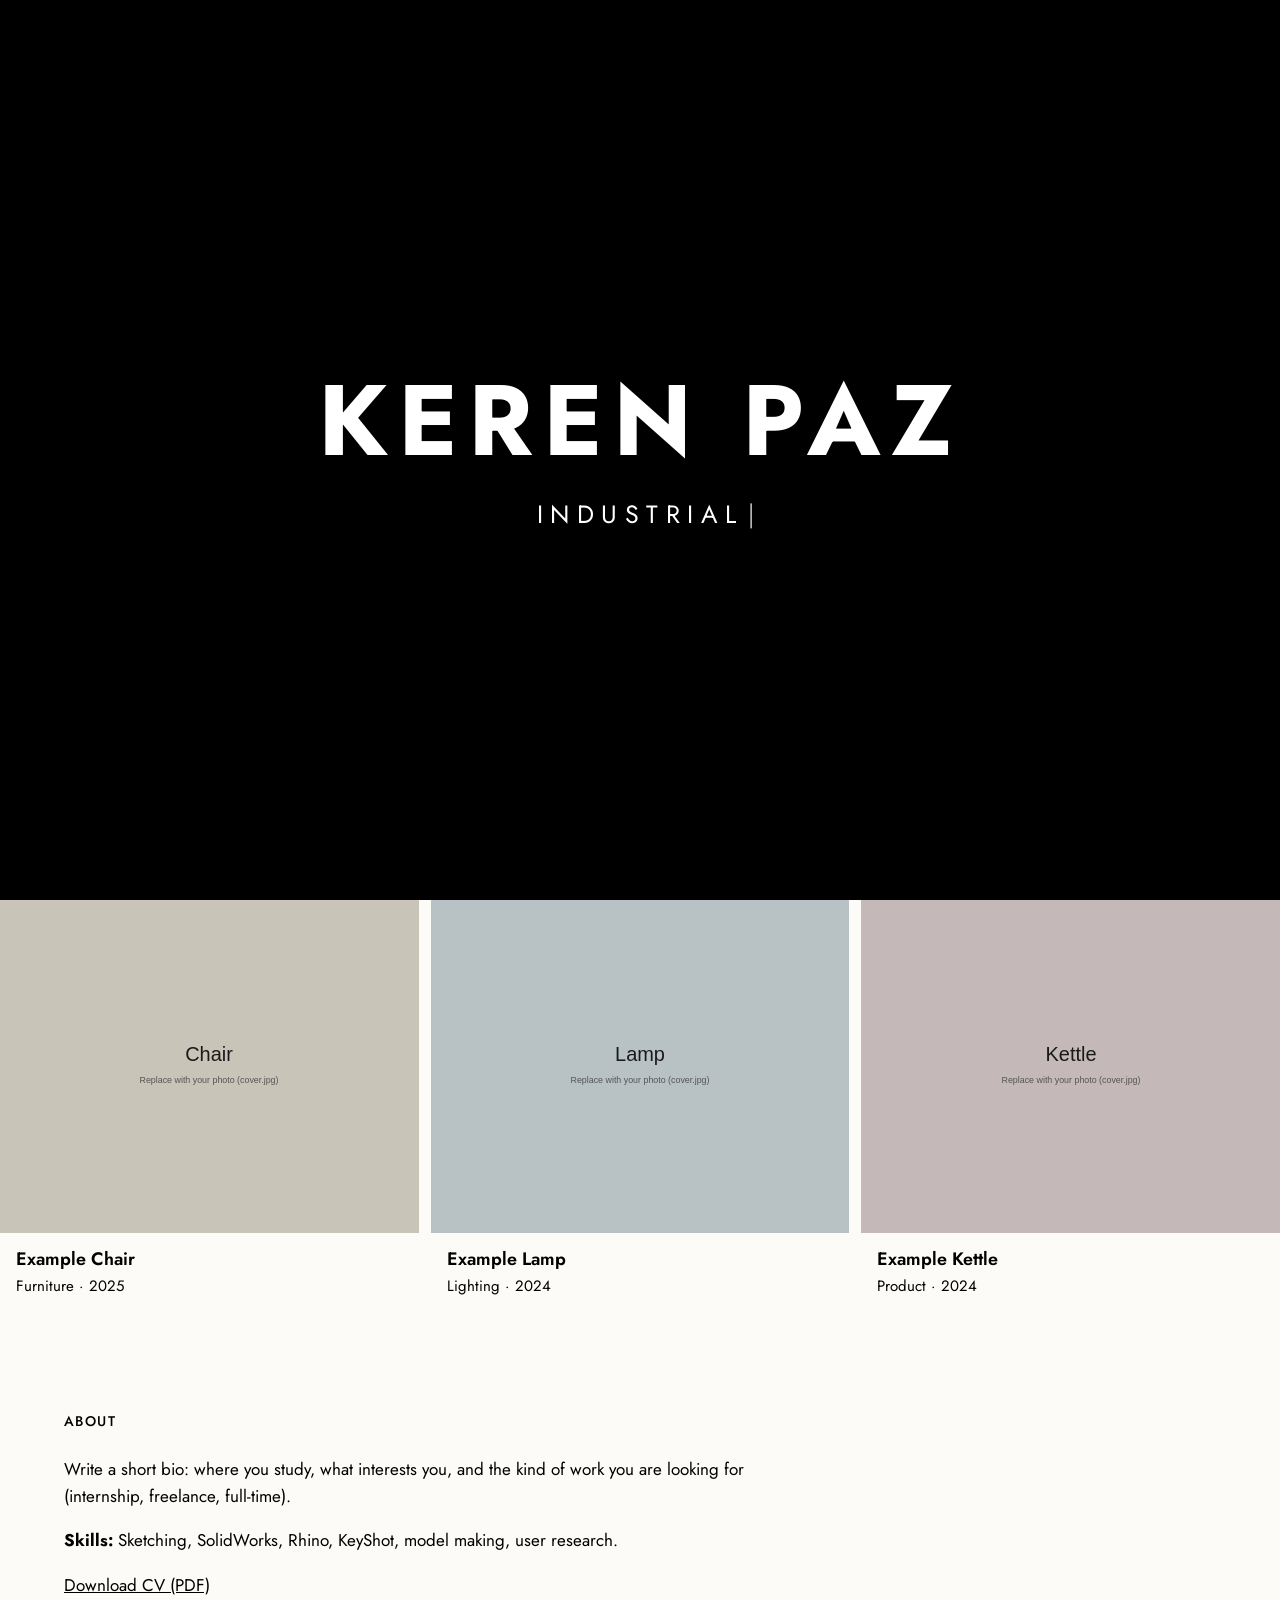
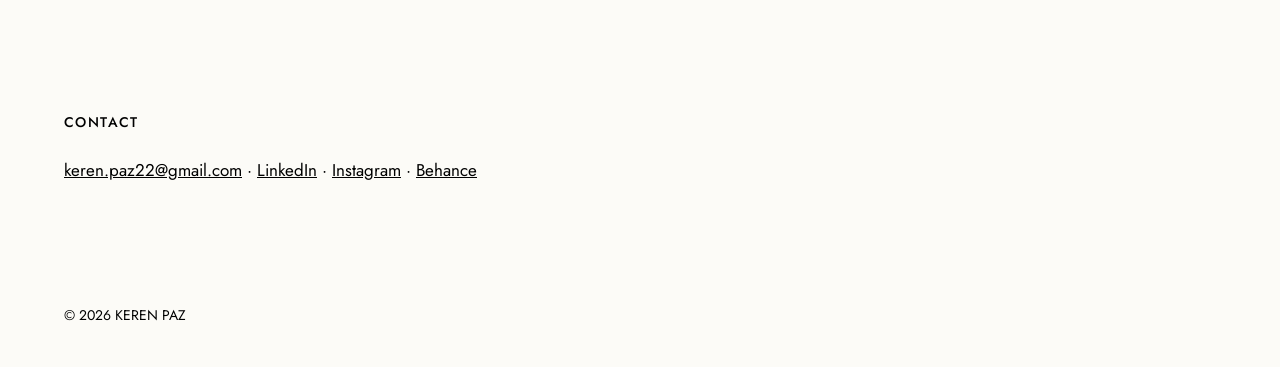
==== index.html @ a06479a5 "Update index.html" ====
<!doctype html>
<html lang="en">
<head>
  <meta charset="utf-8">
  <meta name="viewport" content="width=device-width, initial-scale=1">
  <title>KEREN PAZ · Industrial Design Portfolio</title>
  <meta name="description" content="Industrial design portfolio of Keren Paz.">
  <link rel="stylesheet" href="css/style.css">
    <link rel="stylesheet" href="https://fonts.googleapis.com/css2?family=Jost:wght@400;500;600;700&display=swap">
</head>
<body>
    <!-- ===== Intro animation (start) ===== -->
  <style>
    #intro-screen {
      position: fixed; inset: 0; z-index: 1000;
      background: #000; color: #fff;
      display: flex; flex-direction: column; align-items: center; justify-content: center;
      text-align: center;
      transition: transform 0.6s cubic-bezier(0.7, 0, 0.3, 1);
    }
    #intro-screen.lift { transform: translateY(-100%); }
    #intro-name, .hero-name {
      font-family: var(--font); font-weight: 700; letter-spacing: 0.1em;
      font-size: clamp(40px, 8vw, 100px); line-height: 1.1;
    }
    #intro-subtitle, .hero-subtitle {
      font-family: var(--font); font-weight: 400; letter-spacing: 0.3em;
      font-size: clamp(14px, 2vw, 25px); margin-top: 18px;
      min-height: 1.4em;
    }
    .typing::after {
      content: "|"; font-weight: 300; margin-left: 4px; position: absolute;
      animation: intro-blink 0.8s steps(1) infinite;
    }
    @keyframes intro-blink { 50% { opacity: 0; } }
    body.intro-playing { overflow: hidden; }
  </style>
  <div id="intro-screen">
    <span id="intro-name"></span>
    <span id="intro-subtitle"></span>
  </div>
  <script>
    (function () {
      var LINE_1 = "KEREN PAZ";          // first line (big)
      var LINE_2 = "INDUSTRIAL DESIGN";  // second line (small)
           var START_DELAY = 200;   // wait before typing starts (1000 = 1 second)
      var TYPE_SPEED = 60;     // time per letter
      var LINE_GAP = 200;      // wait between the two lines
      var PAUSE = 600;         // wait after typing, before the screen lifts

      var screen = document.getElementById("intro-screen");
      var line1 = document.getElementById("intro-name");
      var line2 = document.getElementById("intro-subtitle");

      // Skip when coming back from a menu link (index.html#work etc.)
      if (location.hash || window.matchMedia("(prefers-reduced-motion: reduce)").matches) {
        screen.remove();
        return;
      }

      document.body.classList.add("intro-playing");

      function type(el, text, done) {
        var i = 0;
        el.classList.add("typing");
        (function next() {
          i++;
          el.textContent = text.slice(0, i);
          if (i < text.length) setTimeout(next, TYPE_SPEED);
          else done();
        })();
      }

      setTimeout(function () {
        type(line1, LINE_1, function () {
          setTimeout(function () {
            line1.classList.remove("typing");
            type(line2, LINE_2, function () { setTimeout(lift, PAUSE); });
          }, LINE_GAP);
        });
      }, START_DELAY);

      function lift() {
        screen.classList.add("lift");
        document.body.classList.remove("intro-playing");
        setTimeout(function () { screen.remove(); }, 700);
      }
    })();
  </script>
  <!-- ===== Intro animation (end) ===== -->
  <header class="site-header">
    <a class="logo" href="index.html">KEREN PAZ</a>
    <nav>
      <a href="index.html#work">WORK</a>
      <a href="index.html#about">ABOUT</a>
      <a href="index.html#contact">CONTACT</a>
    </nav>
  </header>
    <!-- ===== Name in the middle of the first screen (start) ===== -->
  <style>
    .hero {
      position: absolute; top: 0; left: 0; right: 0;
      height: 100vh; height: 100svh;
      display: flex; flex-direction: column; align-items: center; justify-content: center;
      text-align: center;
      pointer-events: none;
    }
    body:has(#work) .logo { display: none; }
    body:has(#work) .site-header nav { margin-left: auto; }
  </style>
  <div class="hero">
    <span class="hero-name">KEREN PAZ</span>
    <span class="hero-subtitle">INDUSTRIAL DESIGN</span>
  </div>
  <!-- ===== Name in the middle of the first screen (end) ===== -->
    <a class="scroll-hint" href="#work" aria-label="Scroll to projects">
    SEE MY WORK
    <svg width="22" height="22" viewBox="0 0 24 24" fill="none" stroke="currentColor" stroke-width="1.5"><path d="M12 4v16M5 13l7 7 7-7"/></svg>
  </a>

  <main>

    <section id="work">
      <div class="filters" id="filters"></div>
      <div class="grid" id="project-grid"></div>
    </section>

    <section id="about" class="about">
      <h2 class="section-title">About</h2>
      <div class="about-body">
        <p>Write a short bio: where you study, what interests you, and the kind of work you are looking for (internship, freelance, full-time).</p>
        <p><strong>Skills:</strong> Sketching, SolidWorks, Rhino, KeyShot, model making, user research.</p>
        <p><a href="cv.pdf">Download CV (PDF)</a></p>
      </div>
    </section>

    <section id="contact" class="contact">
      <h2 class="section-title">Contact</h2>
      <p>
        <a href="mailto:you@example.com">keren.paz22@gmail.com</a> ·
        <a href="https://www.linkedin.com/">LinkedIn</a> ·
        <a href="https://www.instagram.com/">Instagram</a> ·
        <a href="https://www.behance.net/">Behance</a>
      </p>
    </section>
  </main>

  <footer class="site-footer">© <span id="year"></span> KEREN PAZ</footer>

  <script src="js/projects.js"></script>
  <script src="js/main.js"></script>
</body>
</html>
---- css/style.css ----
/* Change these to restyle the whole site. */
:root {
  --bg: #FCFBF7;
  --text: #000000;
  --muted: #000000;
  --line: #362C12;
  --accent: #C22B2B;
  --card-bg: #ebe9e4;
  --max-width: 1200px;
  --font: "Jost", Jost, Arial, sans-serif;
}

* { box-sizing: border-box; }

body {
  margin: 0;
  background: var(--bg);
  color: var(--text);
  font-family: var(--font);
  font-size: 17px;
  line-height: 1.6;
}

img { max-width: 100%; display: block; }
a { color: inherit; }
a:hover { color: var(--accent); }

main, .site-header, .site-footer {
  max-width: var(--max-width);
  margin: 0 auto;
  padding-left: 24px;
  padding-right: 24px;
}

/* Header */
.site-header {
  display: flex;
  justify-content: space-between;
  align-items: center;
  padding-top: 24px;
  padding-bottom: 24px;
}
.logo { font-size: 100px; font-weight: 700; text-decoration: none; letter-spacing: 0.02em; pointer-events: none; }
#work { margin-top: 100vh; margin-top: 100svh; padding-top: 0; }
body:has(#work) .site-header { position: absolute; top: 0; left: 0; right: 0; }
.site-header nav a { margin-left: 24px; text-decoration: none; }

/* Intro */
.intro { padding: 80px 0 64px; max-width: 820px; }
.intro h1 { font-size: clamp(28px, 4.5vw, 48px); line-height: 1.15; font-weight: 600; margin: 0 0 16px; }
.intro p { color: var(--muted); margin: 0; }

.section-title {
  font-size: 14px;
  text-transform: uppercase;
  letter-spacing: 0.1em;
  color: var(--muted);
  font-weight: 500;
  padding-top: 16px;
  margin: 0 0 24px;
}

/* Filters */
.filters { display: none; }
.filters button {
  font: inherit;
  font-size: 14px;
  background: none;
  border: 1px solid var(--line);
  border-radius: 999px;
  padding: 4px 14px;
  cursor: pointer;
  color: var(--text);
}
.filters button.active { background: var(--text); color: var(--bg); border-color: var(--text); }

/* Project grid */
body { overflow-x: clip; }
.grid {
  display: flex;
  flex-wrap: wrap;
  gap: 40px 12px;
  width: 100vw;
  margin-left: calc(50% - 50vw);
  margin-bottom: 96px;
}
.card { flex: 1 1 26%; text-decoration: none; transition: flex-grow 0.5s ease; }
.card:hover { flex-grow: 3; }
.card[hidden] { display: none; }
.card-image { height: 26vw; overflow: hidden; background: var(--card-bg); }
.card-image img { width: 100%; height: 100%; object-fit: cover; }
.card-text { padding: 0 16px; }
.card-text h3 { margin: 12px 0 0; font-size: 18px; font-weight: 600; }
.card-text p { margin: 0; color: var(--muted); font-size: 15px; }

/* About / contact */
.about, .contact { margin-bottom: 96px; }
.about-body { max-width: 680px; }

/* Project page */
.project-header { padding: 64px 0 40px; max-width: 820px; }
.eyebrow { color: var(--muted); font-size: 14px; text-transform: uppercase; letter-spacing: 0.1em; margin: 0 0 8px; }
.project-header h1 { font-size: clamp(32px, 5vw, 56px); line-height: 1.1; margin: 0 0 16px; }
.lead { font-size: 20px; color: var(--muted); margin: 0; }
.project-cover { width: 100%; background: var(--card-bg); }

.project-body {
  display: grid;
  grid-template-columns: 1fr 2fr;
  gap: 48px;
  padding: 56px 0;
}
.details { margin: 0; font-size: 15px; }
.details dt { color: var(--muted); font-size: 13px; text-transform: uppercase; letter-spacing: 0.08em; }
.details dd { margin: 0 0 16px; }
.description p:first-child { margin-top: 0; }

.gallery { display: grid; gap: 32px; }
.gallery figure { margin: 0; }
.gallery img { width: 100%; background: var(--card-bg); }
.gallery figcaption { color: var(--muted); font-size: 14px; margin-top: 8px; }

.next-project {
  display: block;
  margin: 80px 0 96px;
  padding-top: 24px;
  border-top: 1px solid var(--line);
  font-size: 24px;
  text-decoration: none;
}

/* Footer */
.site-footer { padding-top: 24px; padding-bottom: 40px; color: var(--muted); font-size: 14px; }

/* Phones */
@media (max-width: 700px) {
  main, .site-header, .site-footer { padding-left: 16px; padding-right: 16px; }
  .site-header nav a { margin-left: 16px; }
  .intro { padding: 48px 0 40px; }
  .card { flex-basis: 100%; }
  .card-image { height: 60vw; }
  .project-body { grid-template-columns: 1fr; gap: 24px; }
}

/* Scroll hint (arrow at the bottom of the first screen) */
html { scroll-behavior: smooth; }
.scroll-hint {
  position: absolute;
  top: calc(100svh - 110px);
  left: 50%;
  transform: translateX(-50%);
  display: flex;
  flex-direction: column;
  align-items: center;
  gap: 6px;
  font-size: 13px;
  letter-spacing: 0.3em;
  text-decoration: none;
  color: var(--text);
}
.scroll-hint svg { animation: scroll-bounce 1.6s ease-in-out infinite; }
@keyframes scroll-bounce {
  0%, 100% { transform: translateY(0); opacity: 1; }
  50% { transform: translateY(10px); opacity: 0.4; }
}
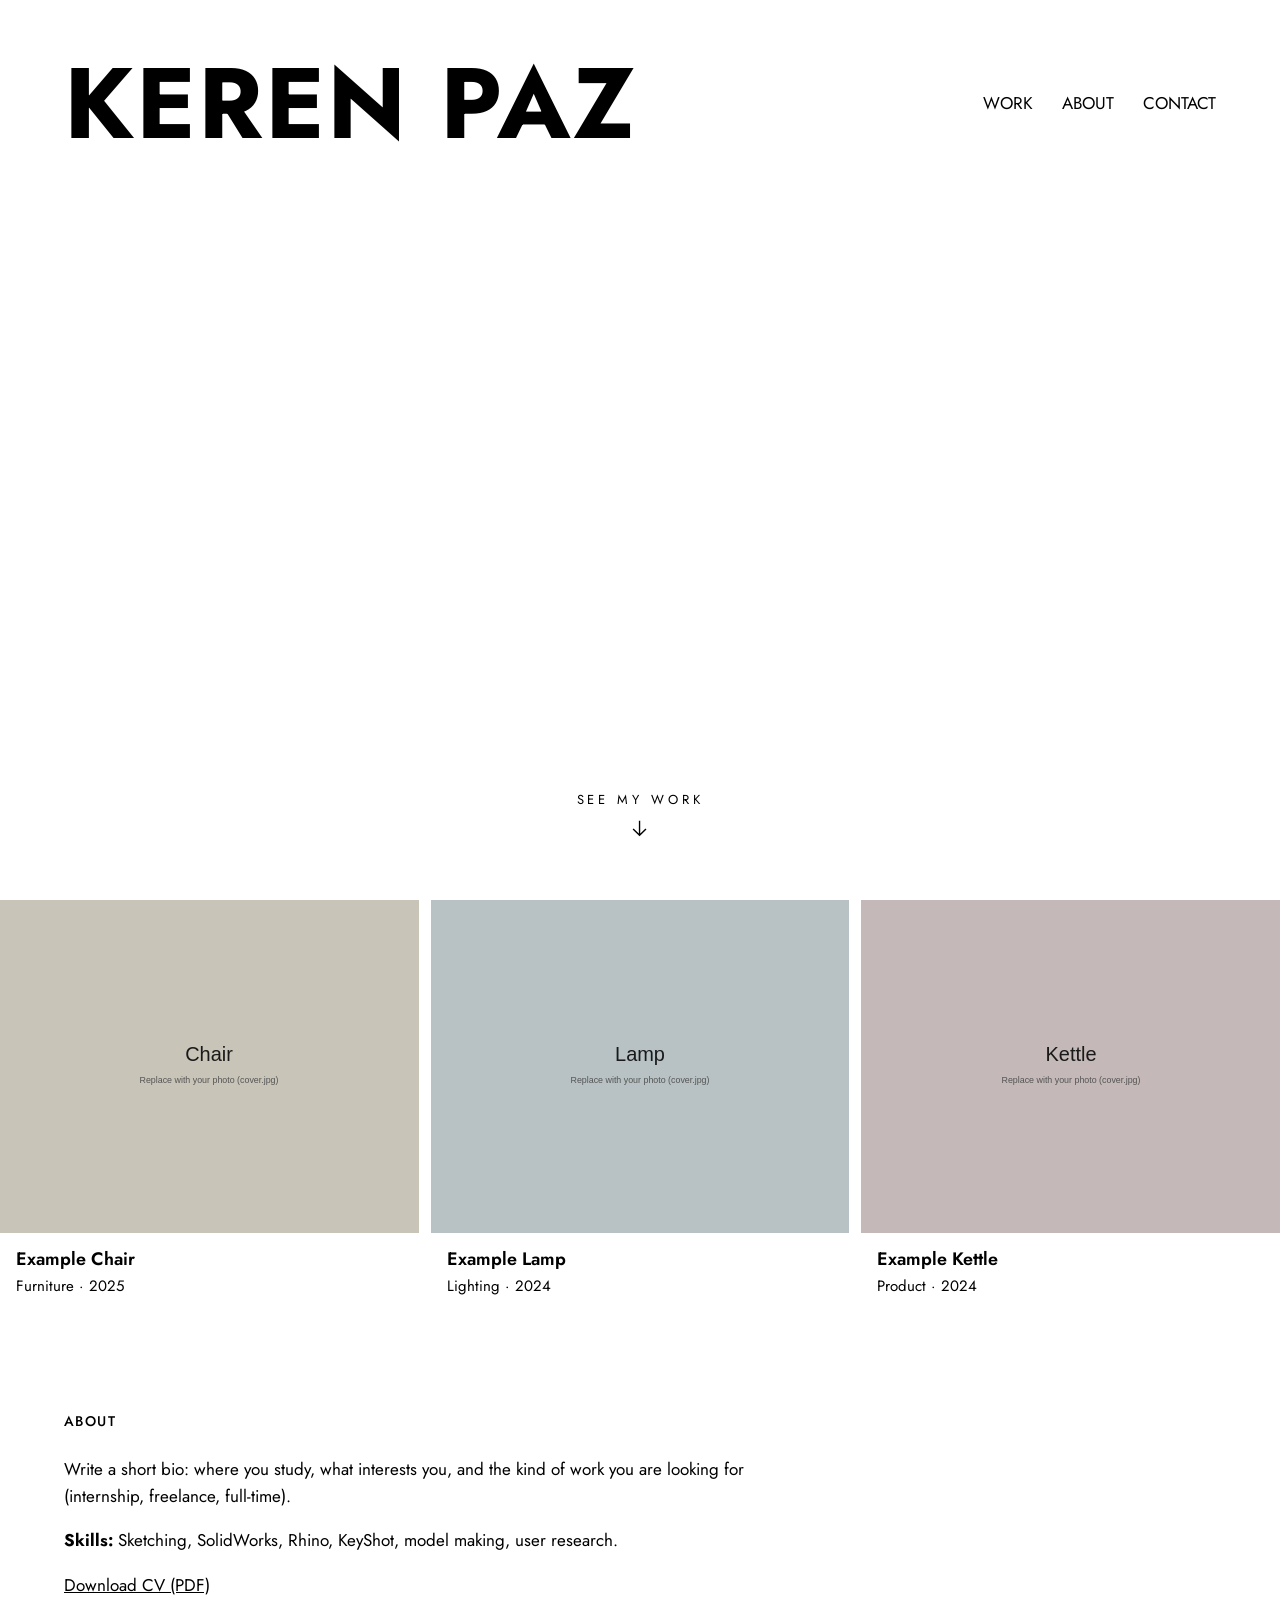
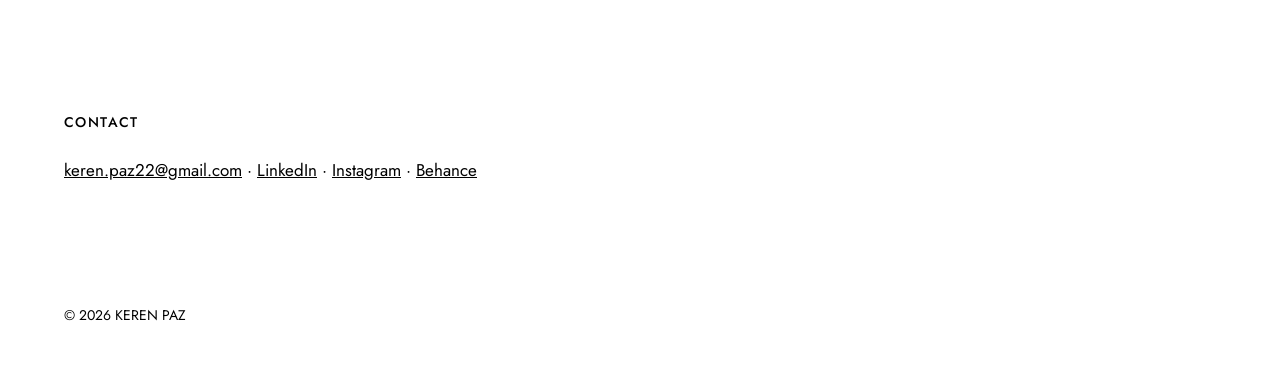
==== commit 1558595c: "Update index.html" ====
--- a/index.html
+++ b/index.html
@@ -9,85 +9,6 @@
     <link rel="stylesheet" href="https://fonts.googleapis.com/css2?family=Jost:wght@400;500;600;700&display=swap">
 </head>
 <body>
-    <!-- ===== Intro animation (start) ===== -->
-  <style>
-    #intro-screen {
-      position: fixed; inset: 0; z-index: 1000;
-      background: #000; color: #fff;
-      display: flex; flex-direction: column; align-items: center; justify-content: center;
-      text-align: center;
-      transition: transform 0.6s cubic-bezier(0.7, 0, 0.3, 1);
-    }
-    #intro-screen.lift { transform: translateY(-100%); }
-    #intro-name, .hero-name {
-      font-family: var(--font); font-weight: 700; letter-spacing: 0.1em;
-      font-size: clamp(40px, 8vw, 100px); line-height: 1.1;
-    }
-    #intro-subtitle, .hero-subtitle {
-      font-family: var(--font); font-weight: 400; letter-spacing: 0.3em;
-      font-size: clamp(14px, 2vw, 25px); margin-top: 18px;
-      min-height: 1.4em;
-    }
-    .typing::after {
-      content: "|"; font-weight: 300; margin-left: 4px; position: absolute;
-      animation: intro-blink 0.8s steps(1) infinite;
-    }
-    @keyframes intro-blink { 50% { opacity: 0; } }
-    body.intro-playing { overflow: hidden; }
-  </style>
-  <div id="intro-screen">
-    <span id="intro-name"></span>
-    <span id="intro-subtitle"></span>
-  </div>
-  <script>
-    (function () {
-      var LINE_1 = "KEREN PAZ";          // first line (big)
-      var LINE_2 = "INDUSTRIAL DESIGN";  // second line (small)
-           var START_DELAY = 200;   // wait before typing starts (1000 = 1 second)
-      var TYPE_SPEED = 60;     // time per letter
-      var LINE_GAP = 200;      // wait between the two lines
-      var PAUSE = 600;         // wait after typing, before the screen lifts
-
-      var screen = document.getElementById("intro-screen");
-      var line1 = document.getElementById("intro-name");
-      var line2 = document.getElementById("intro-subtitle");
-
-      // Skip when coming back from a menu link (index.html#work etc.)
-      if (location.hash || window.matchMedia("(prefers-reduced-motion: reduce)").matches) {
-        screen.remove();
-        return;
-      }
-
-      document.body.classList.add("intro-playing");
-
-      function type(el, text, done) {
-        var i = 0;
-        el.classList.add("typing");
-        (function next() {
-          i++;
-          el.textContent = text.slice(0, i);
-          if (i < text.length) setTimeout(next, TYPE_SPEED);
-          else done();
-        })();
-      }
-
-      setTimeout(function () {
-        type(line1, LINE_1, function () {
-          setTimeout(function () {
-            line1.classList.remove("typing");
-            type(line2, LINE_2, function () { setTimeout(lift, PAUSE); });
-          }, LINE_GAP);
-        });
-      }, START_DELAY);
-
-      function lift() {
-        screen.classList.add("lift");
-        document.body.classList.remove("intro-playing");
-        setTimeout(function () { screen.remove(); }, 700);
-      }
-    })();
-  </script>
-  <!-- ===== Intro animation (end) ===== -->
   <header class="site-header">
     <a class="logo" href="index.html">KEREN PAZ</a>
     <nav>
@@ -96,23 +17,7 @@
       <a href="index.html#contact">CONTACT</a>
     </nav>
   </header>
-    <!-- ===== Name in the middle of the first screen (start) ===== -->
-  <style>
-    .hero {
-      position: absolute; top: 0; left: 0; right: 0;
-      height: 100vh; height: 100svh;
-      display: flex; flex-direction: column; align-items: center; justify-content: center;
-      text-align: center;
-      pointer-events: none;
-    }
-    body:has(#work) .logo { display: none; }
-    body:has(#work) .site-header nav { margin-left: auto; }
-  </style>
-  <div class="hero">
-    <span class="hero-name">KEREN PAZ</span>
-    <span class="hero-subtitle">INDUSTRIAL DESIGN</span>
-  </div>
-  <!-- ===== Name in the middle of the first screen (end) ===== -->
+   
     <a class="scroll-hint" href="#work" aria-label="Scroll to projects">
     SEE MY WORK
     <svg width="22" height="22" viewBox="0 0 24 24" fill="none" stroke="currentColor" stroke-width="1.5"><path d="M12 4v16M5 13l7 7 7-7"/></svg>
--- a/css/style.css
+++ b/css/style.css
@@ -1,6 +1,6 @@
 /* Change these to restyle the whole site. */
 :root {
-  --bg: #FCFBF7;
+  --bg: #FFFFFF;
   --text: #000000;
   --muted: #000000;
   --line: #362C12;
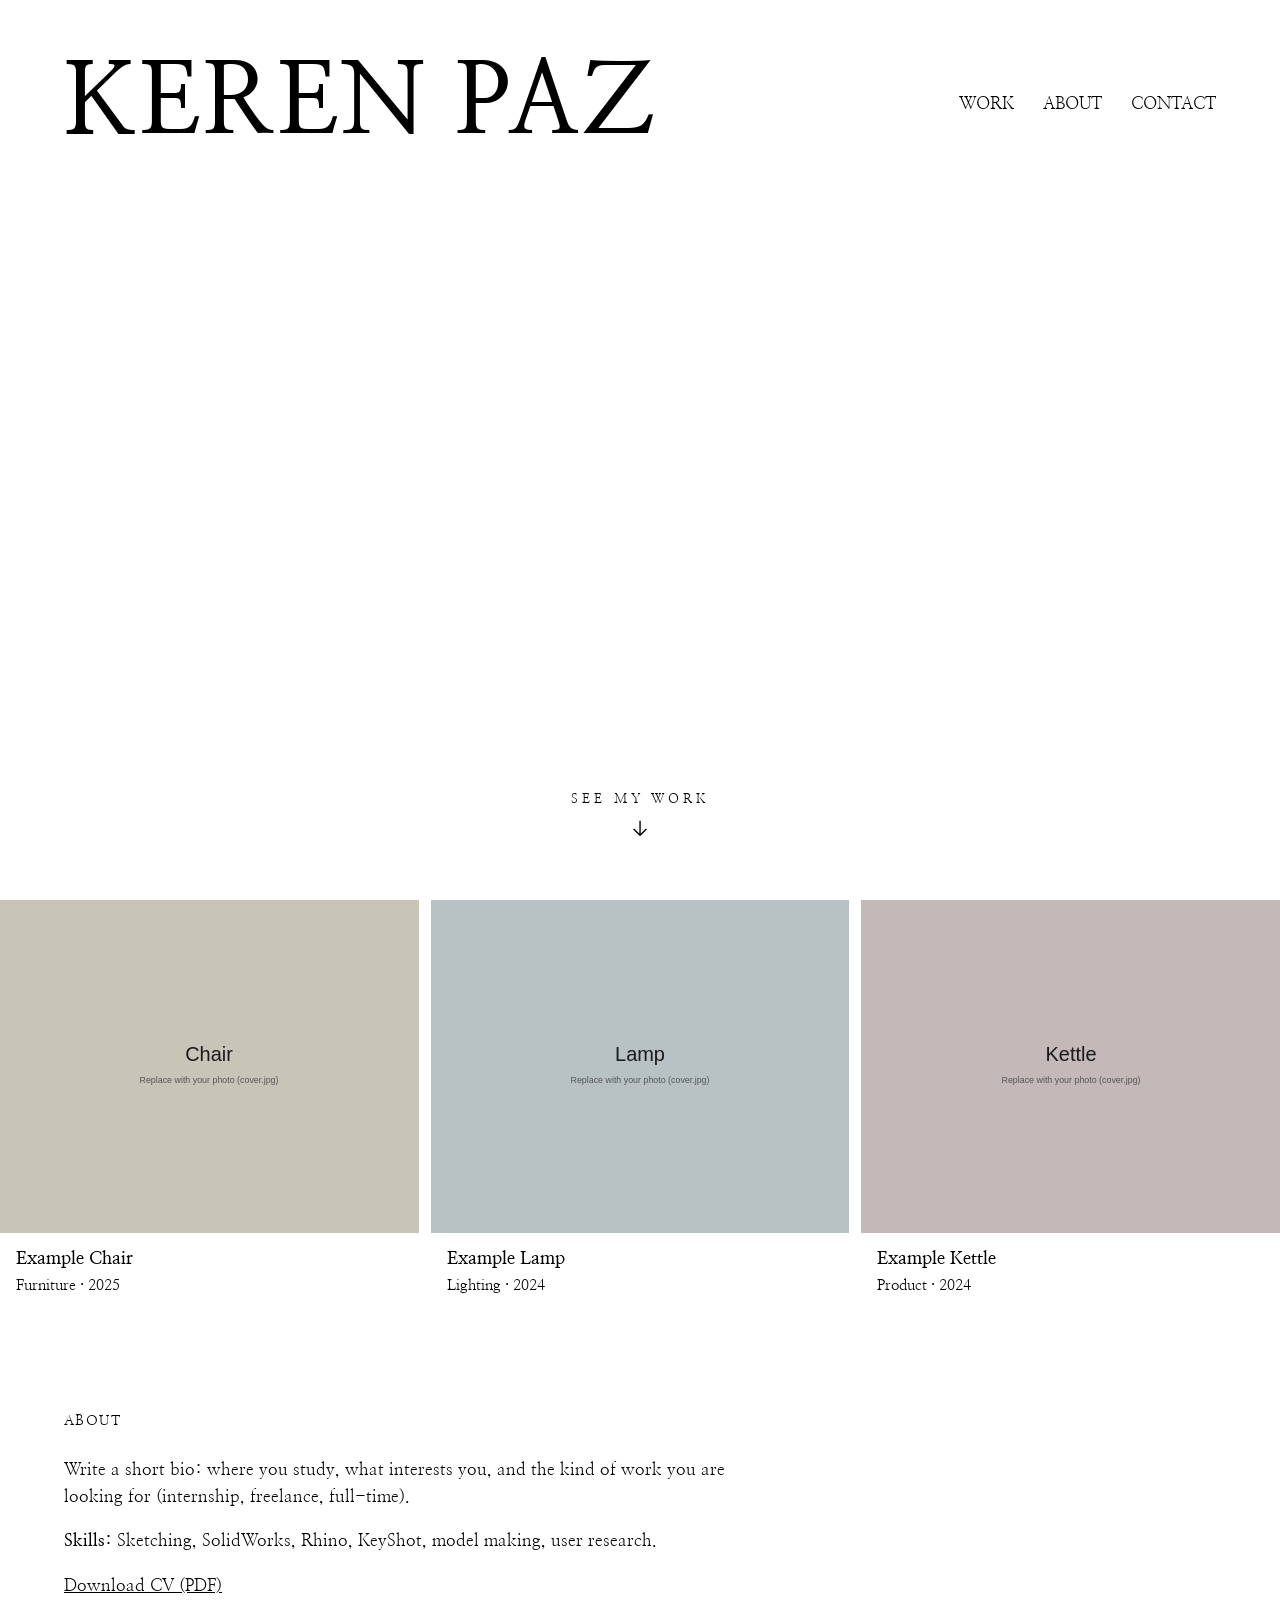
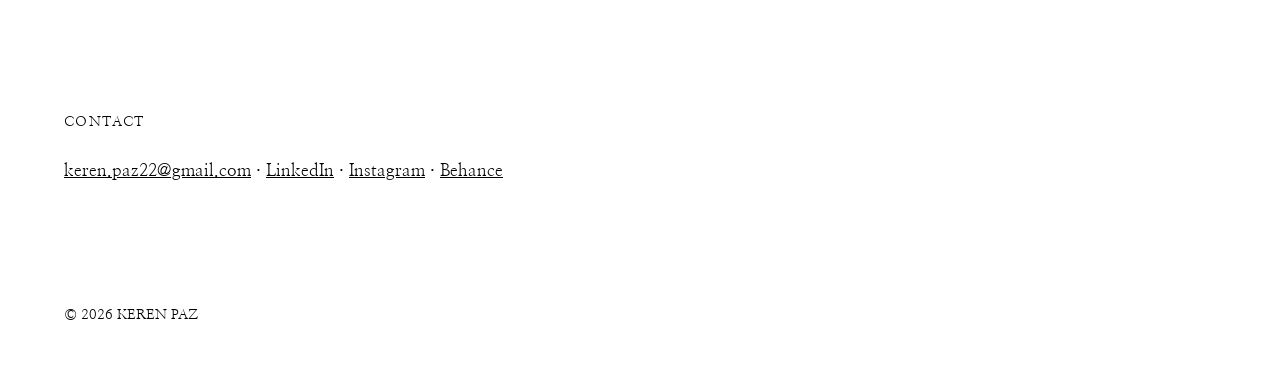
==== commit 125cdc09: "Update index.html" ====
--- a/index.html
+++ b/index.html
@@ -6,7 +6,7 @@
   <title>KEREN PAZ · Industrial Design Portfolio</title>
   <meta name="description" content="Industrial design portfolio of Keren Paz.">
   <link rel="stylesheet" href="css/style.css">
-    <link rel="stylesheet" href="https://fonts.googleapis.com/css2?family=Jost:wght@400;500;600;700&display=swap">
+        <link rel="stylesheet" href="https://fonts.googleapis.com/css2?family=Nanum+Myeongjo:wght@400;700;800&display=swap">
 </head>
 <body>
   <header class="site-header">
--- a/css/style.css
+++ b/css/style.css
@@ -7,7 +7,7 @@
   --accent: #C22B2B;
   --card-bg: #ebe9e4;
   --max-width: 1200px;
-  --font: "Jost", Jost, Arial, sans-serif;
+  --font: "Nanum Myeongjo", Georgia, serif;
 }
 
 * { box-sizing: border-box; }
@@ -140,6 +140,7 @@
   .card { flex-basis: 100%; }
   .card-image { height: 60vw; }
   .project-body { grid-template-columns: 1fr; gap: 24px; }
+    .logo { font-size: 40px; }
 }
 
 /* Scroll hint (arrow at the bottom of the first screen) */
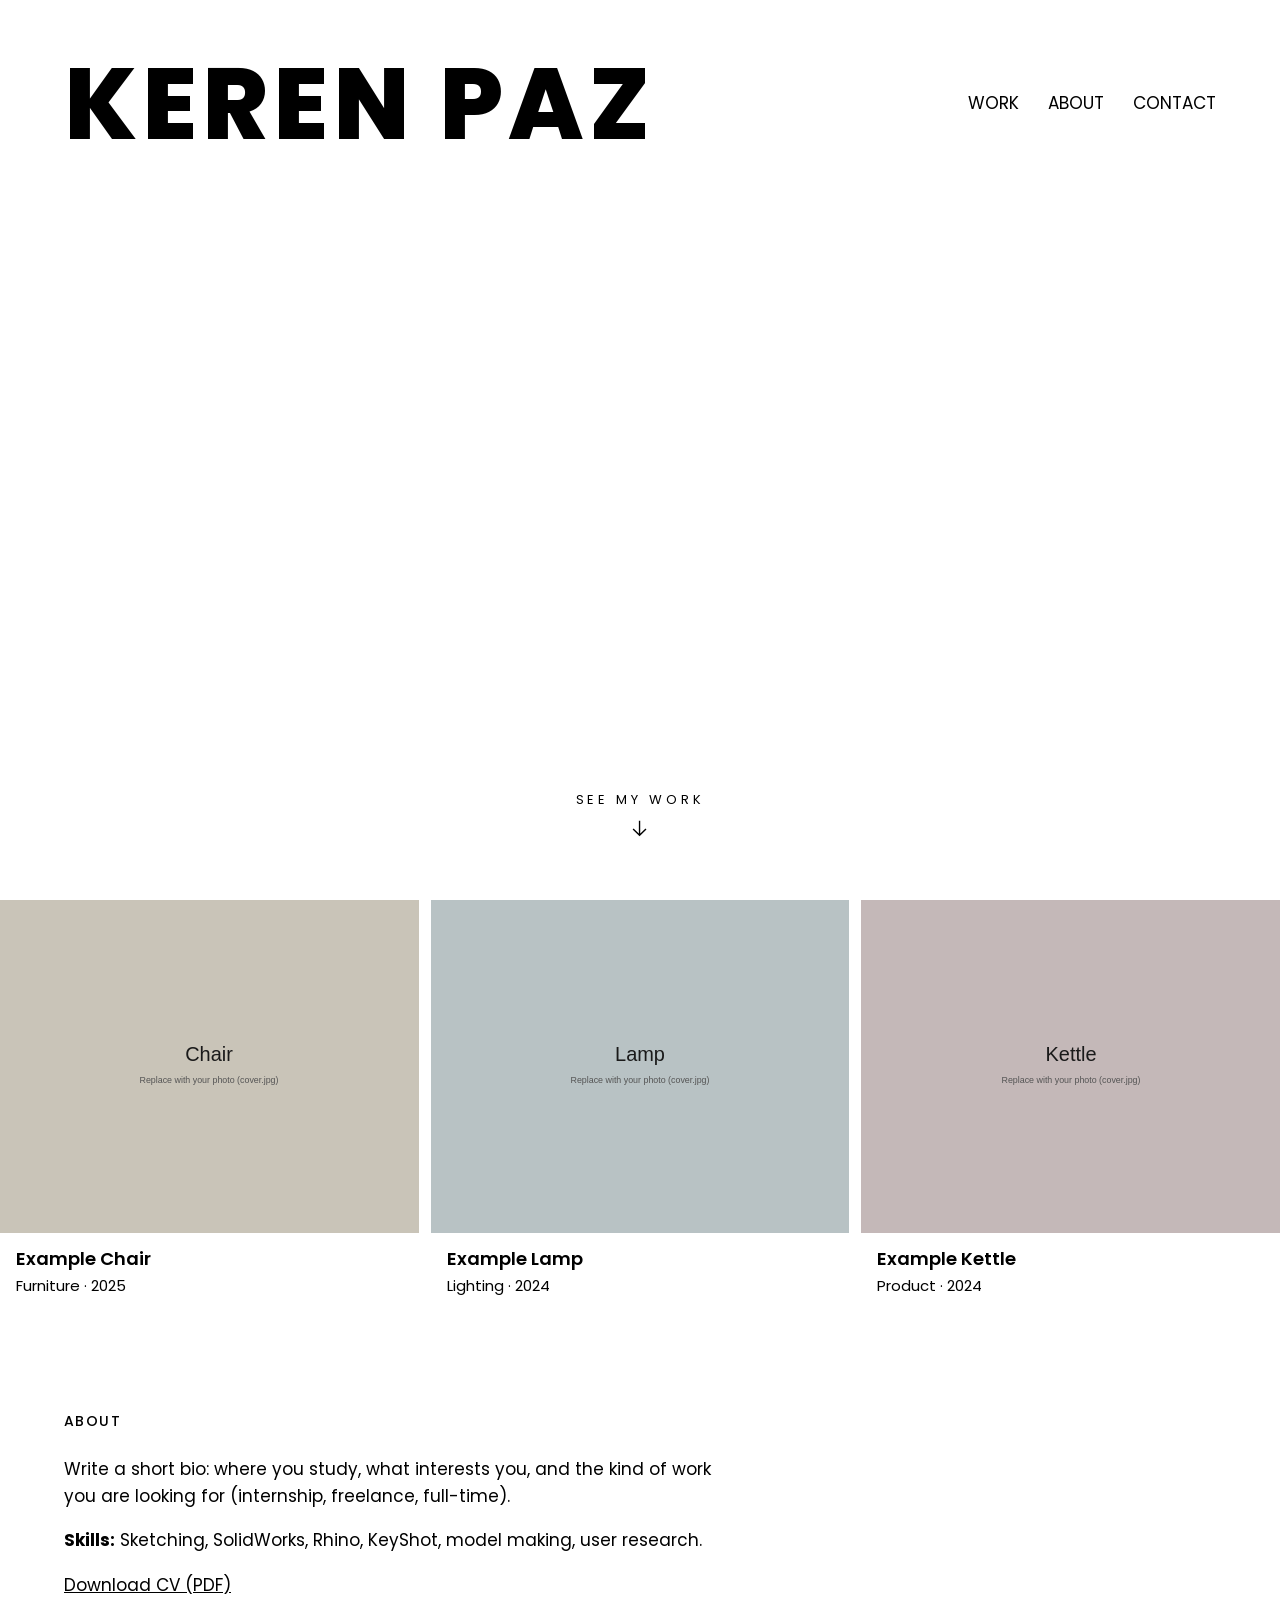
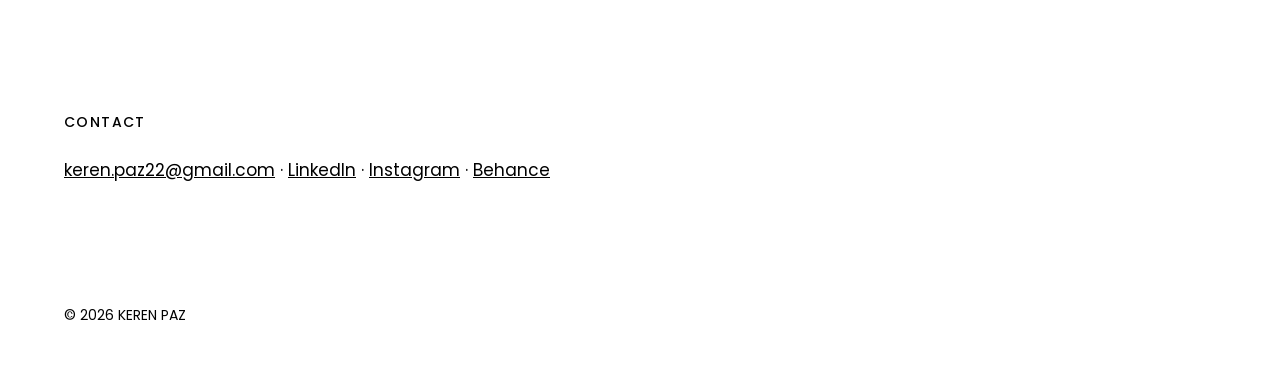
==== commit 2d4cce86: "Update index.html" ====
--- a/index.html
+++ b/index.html
@@ -6,7 +6,7 @@
   <title>KEREN PAZ · Industrial Design Portfolio</title>
   <meta name="description" content="Industrial design portfolio of Keren Paz.">
   <link rel="stylesheet" href="css/style.css">
-        <link rel="stylesheet" href="https://fonts.googleapis.com/css2?family=Nanum+Myeongjo:wght@400;700;800&display=swap">
+            <link rel="stylesheet" href="https://fonts.googleapis.com/css2?family=Poppins:wght@400;500;600;700;800&display=swap">
 </head>
 <body>
   <header class="site-header">
--- a/css/style.css
+++ b/css/style.css
@@ -7,7 +7,7 @@
   --accent: #C22B2B;
   --card-bg: #ebe9e4;
   --max-width: 1200px;
-  --font: "Nanum Myeongjo", Georgia, serif;
+   --font: "Poppins", Arial, sans-serif;
 }
 
 * { box-sizing: border-box; }
@@ -40,7 +40,7 @@
   padding-top: 24px;
   padding-bottom: 24px;
 }
-.logo { font-size: 100px; font-weight: 700; text-decoration: none; letter-spacing: 0.02em; pointer-events: none; }
+.logo { font-size: 100px; font-weight: 800; text-decoration: none; letter-spacing: 0.05em; pointer-events: none; }
 #work { margin-top: 100vh; margin-top: 100svh; padding-top: 0; }
 body:has(#work) .site-header { position: absolute; top: 0; left: 0; right: 0; }
 .site-header nav a { margin-left: 24px; text-decoration: none; }
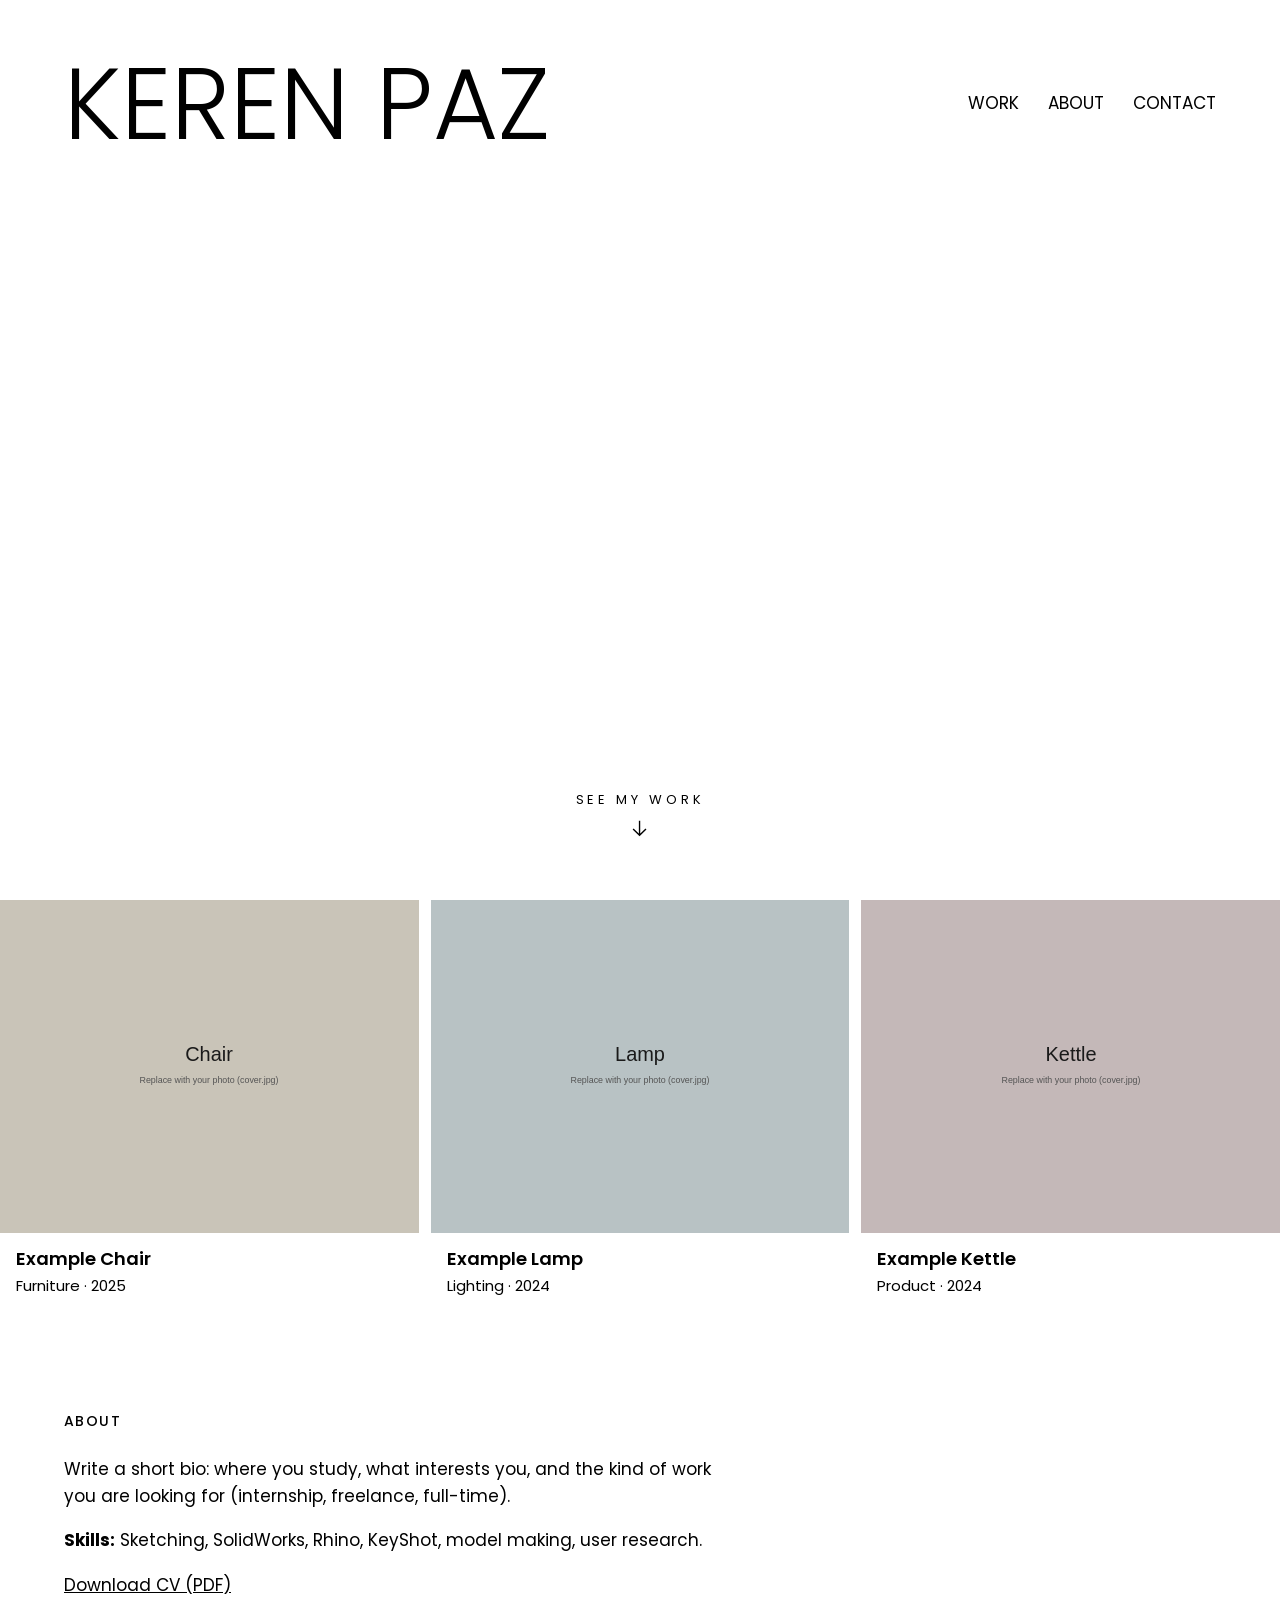
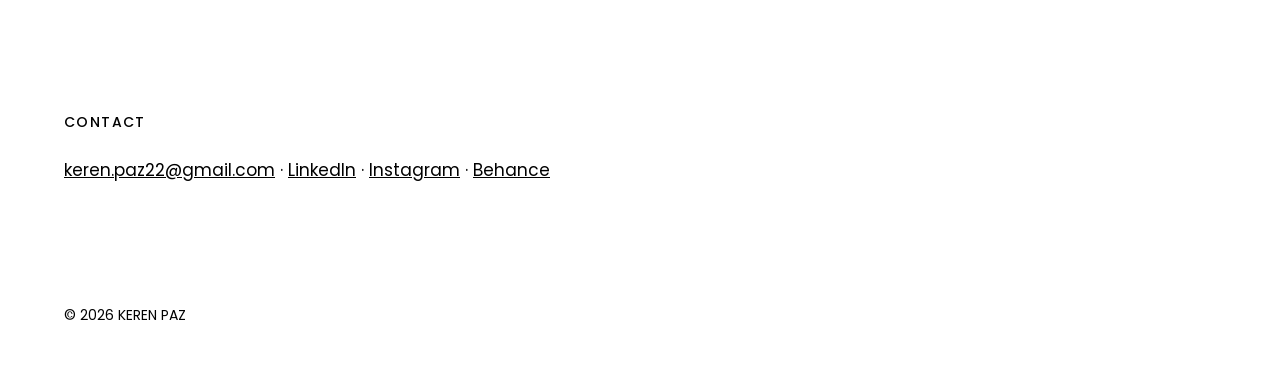
==== commit 599f0981: "Update index.html" ====
--- a/index.html
+++ b/index.html
@@ -6,7 +6,7 @@
   <title>KEREN PAZ · Industrial Design Portfolio</title>
   <meta name="description" content="Industrial design portfolio of Keren Paz.">
   <link rel="stylesheet" href="css/style.css">
-            <link rel="stylesheet" href="https://fonts.googleapis.com/css2?family=Poppins:wght@400;500;600;700;800&display=swap">
+            <link rel="stylesheet" href="https://fonts.googleapis.com/css2?family=Poppins:wght@300;400;500;600;700;800&display=swap">
 </head>
 <body>
   <header class="site-header">
--- a/css/style.css
+++ b/css/style.css
@@ -40,7 +40,7 @@
   padding-top: 24px;
   padding-bottom: 24px;
 }
-.logo { font-size: 100px; font-weight: 800; text-decoration: none; letter-spacing: 0.05em; pointer-events: none; }
+.logo { font-size: 100px; font-weight: 300; text-decoration: none; letter-spacing: 0em; pointer-events: none; }
 #work { margin-top: 100vh; margin-top: 100svh; padding-top: 0; }
 body:has(#work) .site-header { position: absolute; top: 0; left: 0; right: 0; }
 .site-header nav a { margin-left: 24px; text-decoration: none; }
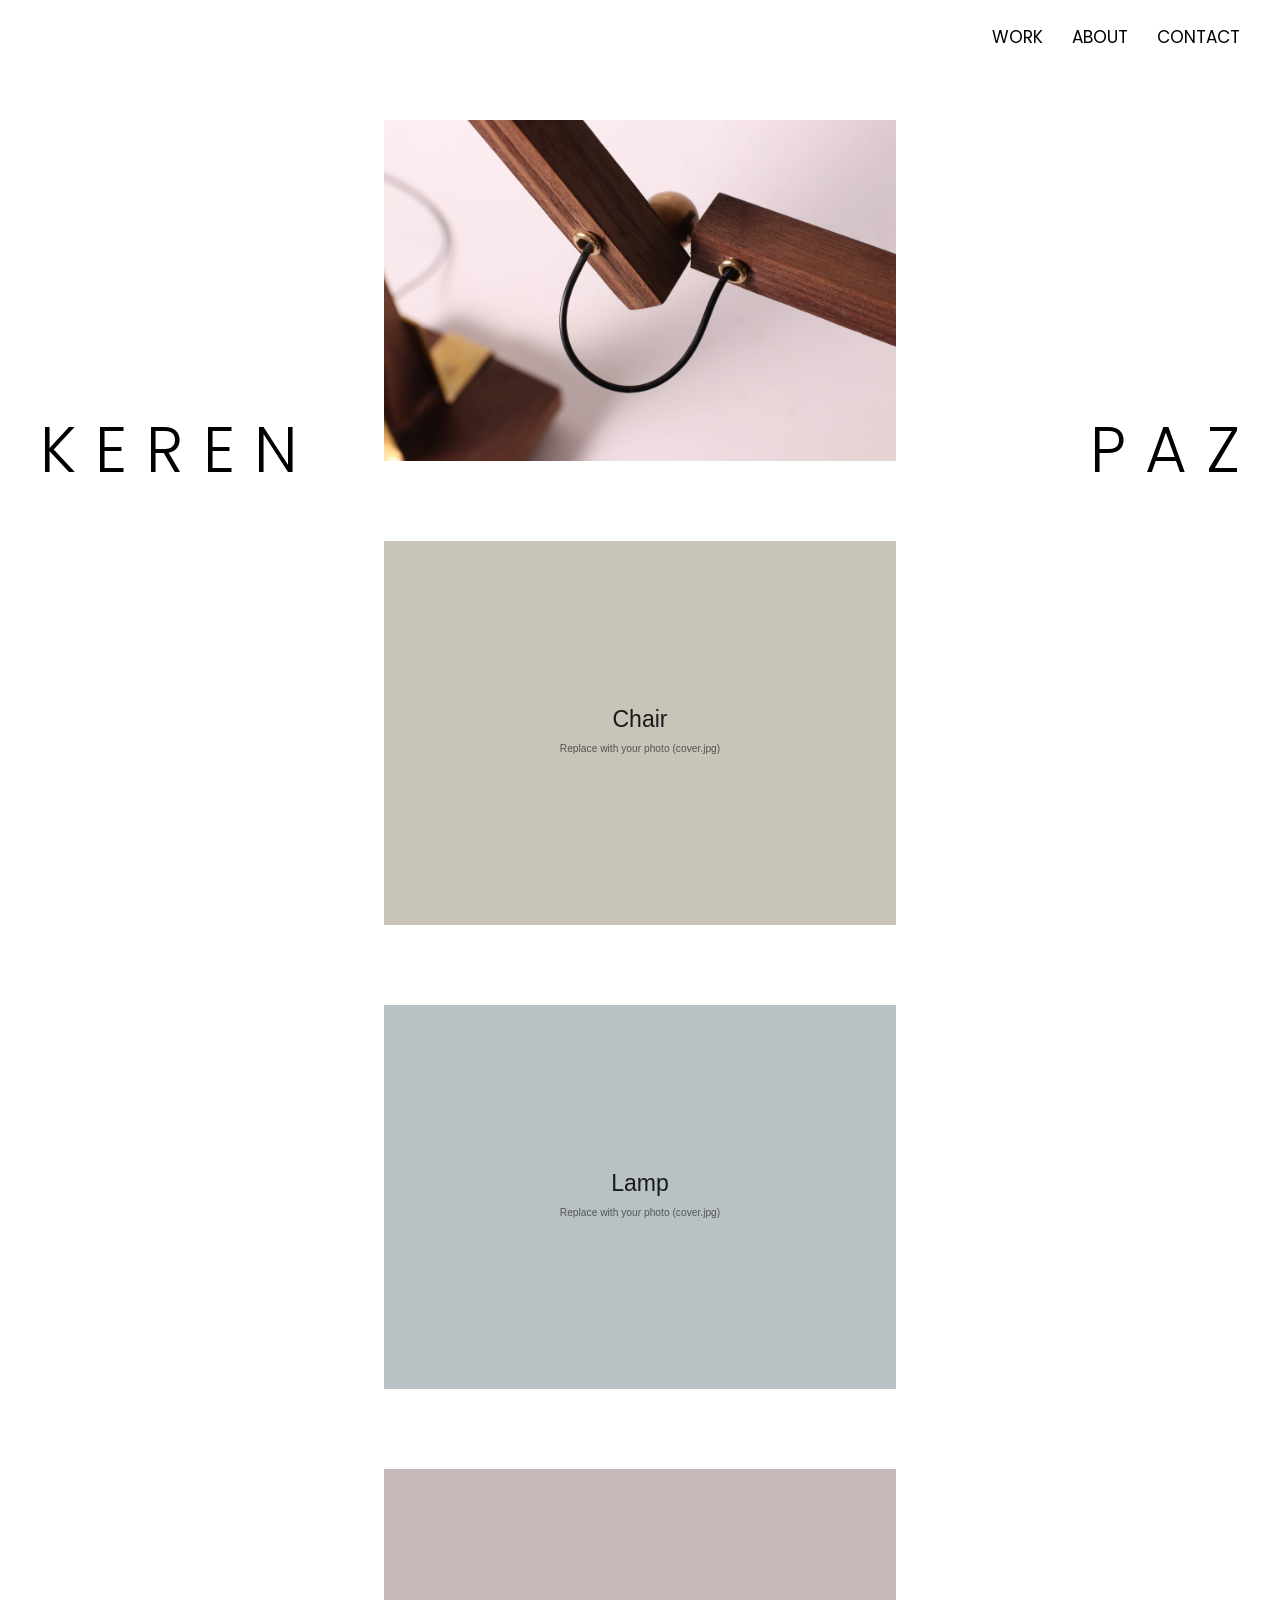
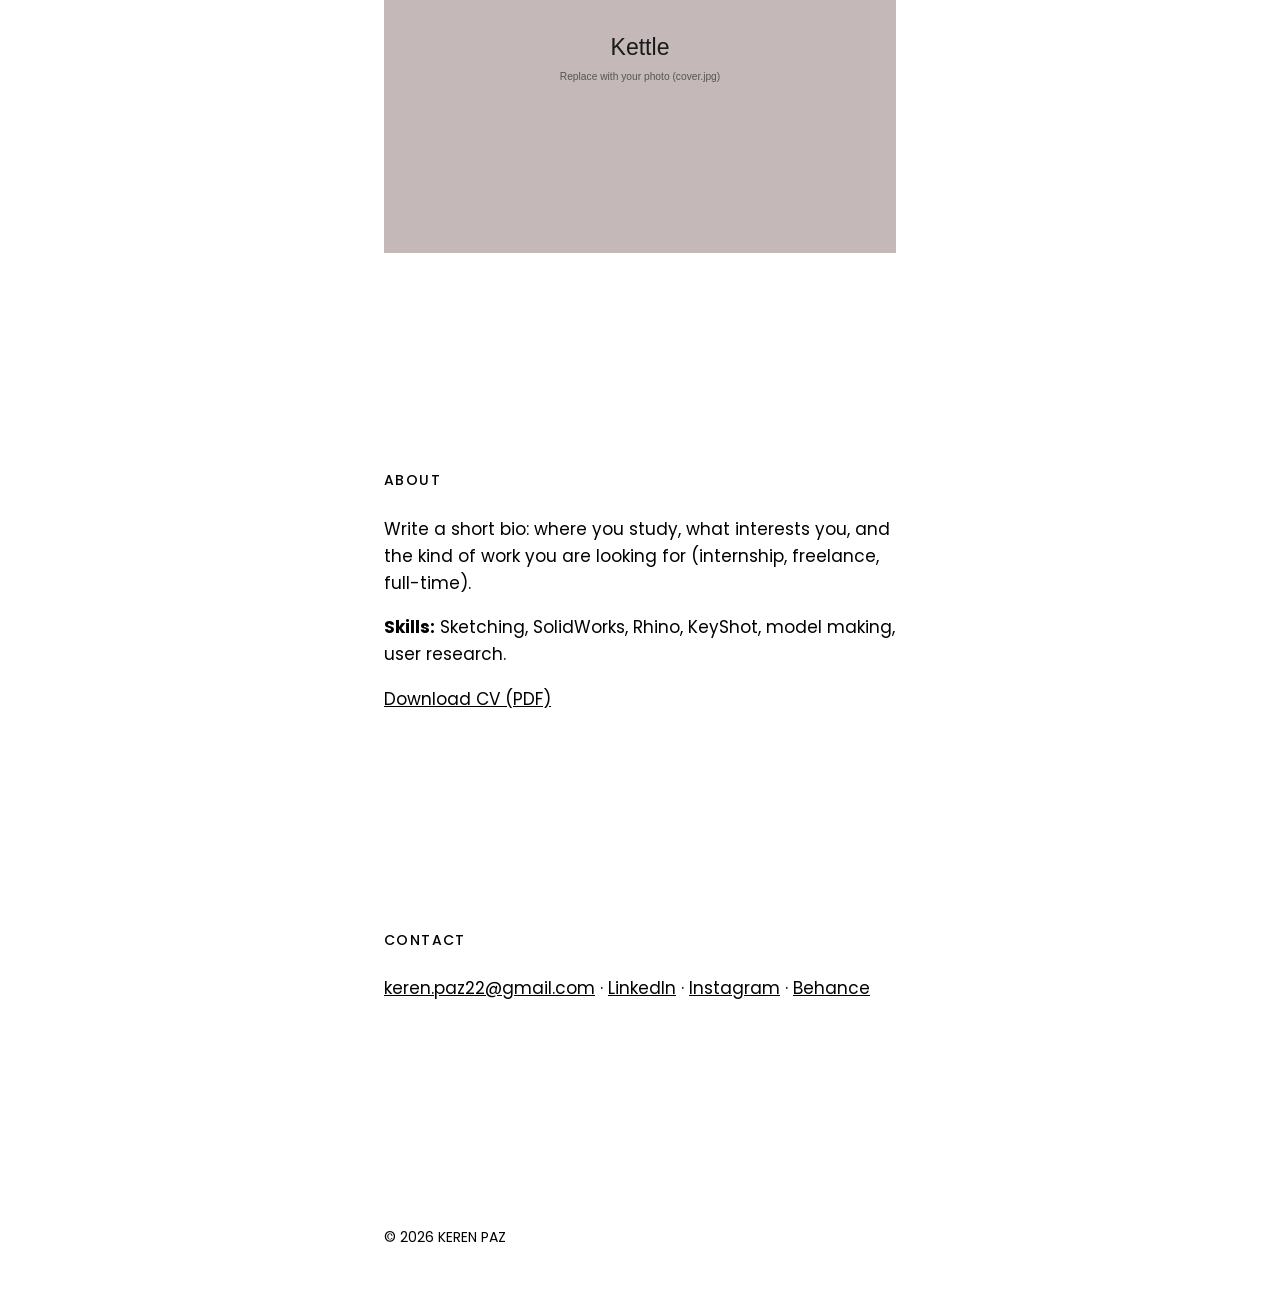
==== commit 753e653f: "Update index.html" ====
--- a/index.html
+++ b/index.html
@@ -18,10 +18,10 @@
     </nav>
   </header>
    
-    <a class="scroll-hint" href="#work" aria-label="Scroll to projects">
-    SEE MY WORK
-    <svg width="22" height="22" viewBox="0 0 24 24" fill="none" stroke="currentColor" stroke-width="1.5"><path d="M12 4v16M5 13l7 7 7-7"/></svg>
-  </a>
+  <div class="split-names">
+    <span class="split-name split-left">KEREN</span>
+    <span class="split-name split-right">PAZ</span>
+  </div>
 
   <main>
 
--- a/css/style.css
+++ b/css/style.css
@@ -4,7 +4,7 @@
   --text: #000000;
   --muted: #000000;
   --line: #362C12;
-  --accent: #C22B2B;
+  --accent: #C4C4C4;
   --card-bg: #ebe9e4;
   --max-width: 1200px;
    --font: "Poppins", Arial, sans-serif;
@@ -39,8 +39,11 @@
   align-items: center;
   padding-top: 24px;
   padding-bottom: 24px;
-}
-.logo { font-size: 100px; font-weight: 300; text-decoration: none; letter-spacing: 0em; pointer-events: none; }
+  max-width: none;
+  padding-left: 40px;
+  padding-right: 40x;
+}
+.logo { font-size: 80px; font-weight: 300; text-decoration: none; letter-spacing: 0.3em; pointer-events: none; }
 #work { margin-top: 100vh; margin-top: 100svh; padding-top: 0; }
 body:has(#work) .site-header { position: absolute; top: 0; left: 0; right: 0; }
 .site-header nav a { margin-left: 24px; text-decoration: none; }
@@ -82,19 +85,19 @@
   gap: 40px 12px;
   width: 100vw;
   margin-left: calc(50% - 50vw);
-  margin-bottom: 96px;
+  margin-bottom: 200px;
 }
 .card { flex: 1 1 26%; text-decoration: none; transition: flex-grow 0.5s ease; }
 .card:hover { flex-grow: 3; }
 .card[hidden] { display: none; }
 .card-image { height: 26vw; overflow: hidden; background: var(--card-bg); }
 .card-image img { width: 100%; height: 100%; object-fit: cover; }
-.card-text { padding: 0 16px; }
+.card-text { display: none; }
 .card-text h3 { margin: 12px 0 0; font-size: 18px; font-weight: 600; }
 .card-text p { margin: 0; color: var(--muted); font-size: 15px; }
 
 /* About / contact */
-.about, .contact { margin-bottom: 96px; }
+.about, .contact { margin-bottom: 200px; }
 .about-body { max-width: 680px; }
 
 /* Project page */
@@ -164,3 +167,67 @@
   0%, 100% { transform: translateY(0); opacity: 1; }
   50% { transform: translateY(10px); opacity: 0.4; }
 }
+
+/* ===== Split-name layout (home page) ===== */
+:root {
+  --center-width: 40vw;   /* width of the middle column with the images */
+  --name-size: 5vw;       /* size of KEREN and PAZ */
+  --side-gap: 40px;       /* space between the names and the screen edges */
+}
+
+/* KEREN on the left, PAZ on the right, fixed in the vertical middle */
+.split-name {
+  position: fixed;
+  top: 50%;
+  transform: translateY(-50%);
+  font-size: var(--name-size);
+  font-weight: 300;
+  letter-spacing: 0.3em;
+  line-height: 1;
+  pointer-events: none;
+  z-index: 5;
+}
+.split-left { left: var(--side-gap); }
+.split-right { right: var(--side-gap); margin-right: -0.3em; }
+
+/* Menu stays in the top-right corner */
+body:has(#work) .site-header {
+  position: fixed;
+  top: 0; left: 0; right: 0;
+  z-index: 10;
+  pointer-events: none;
+  padding-right: var(--side-gap);
+}
+body:has(#work) .site-header nav { margin-left: auto; pointer-events: auto; }
+body:has(#work) .logo { display: none; }
+.scroll-hint { display: none; }
+
+/* Middle column: images, about, contact, footer */
+body:has(#work) main,
+body:has(#work) .site-footer {
+  max-width: var(--center-width);
+  padding-left: 0;
+  padding-right: 0;
+}
+#work { margin-top: 0; padding-top: 120px; }
+.grid {
+  flex-direction: column;
+  width: auto;
+  margin-left: 0;
+  gap: 80px;
+}
+.card { flex: none; }
+.card-image { height: auto; }
+.card-image img { height: auto; transition: transform 0.4s ease; }
+.card:hover .card-image img { transform: scale(1.03); }
+
+/* Phones: names go back to the top, images full width */
+@media (max-width: 700px) {
+  .split-names { display: flex; justify-content: center; gap: 0.3em; padding: 24px 16px 0; }
+  .split-name { position: static; transform: none; font-size: 36px; }
+  .split-right { margin-right: 0; }
+  body:has(#work) .site-header { position: static; pointer-events: auto; padding-right: 16px; }
+  body:has(#work) main,
+  body:has(#work) .site-footer { max-width: none; padding-left: 16px; padding-right: 16px; }
+  #work { padding-top: 40px; }
+}
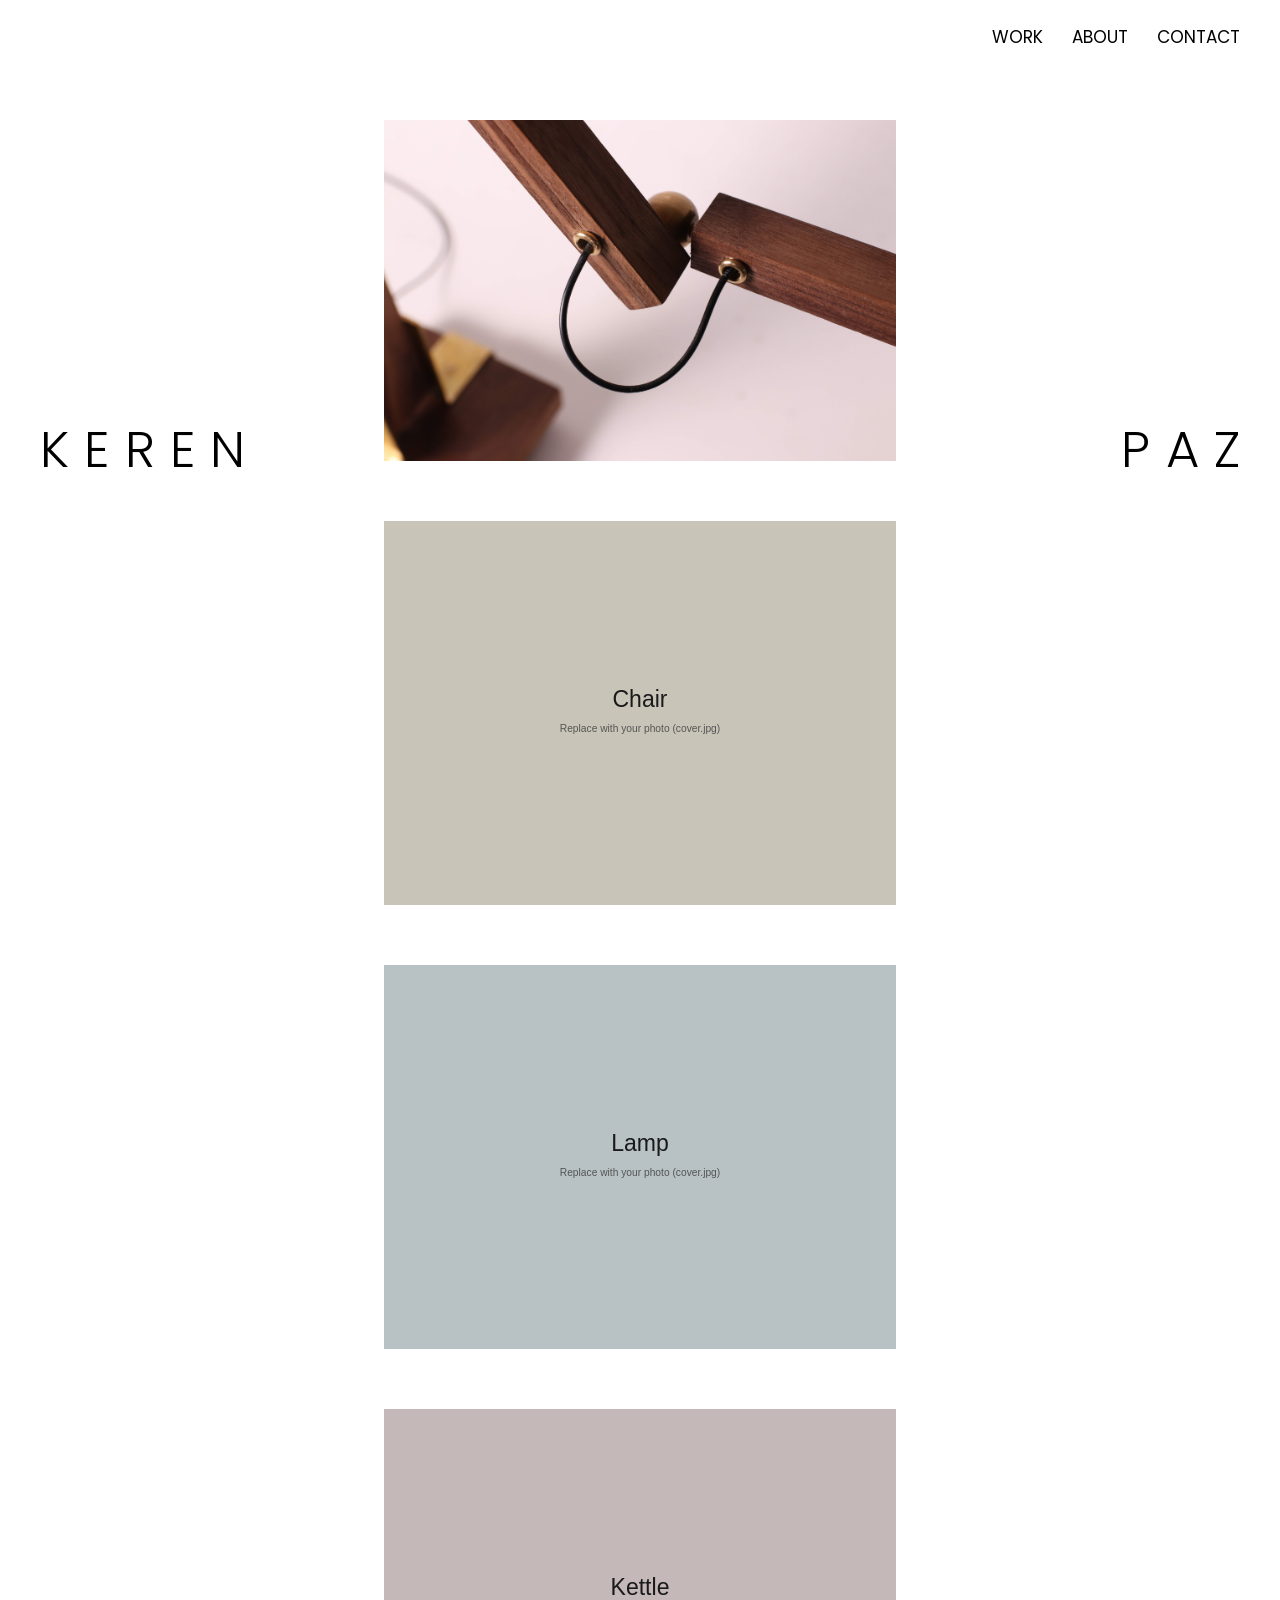
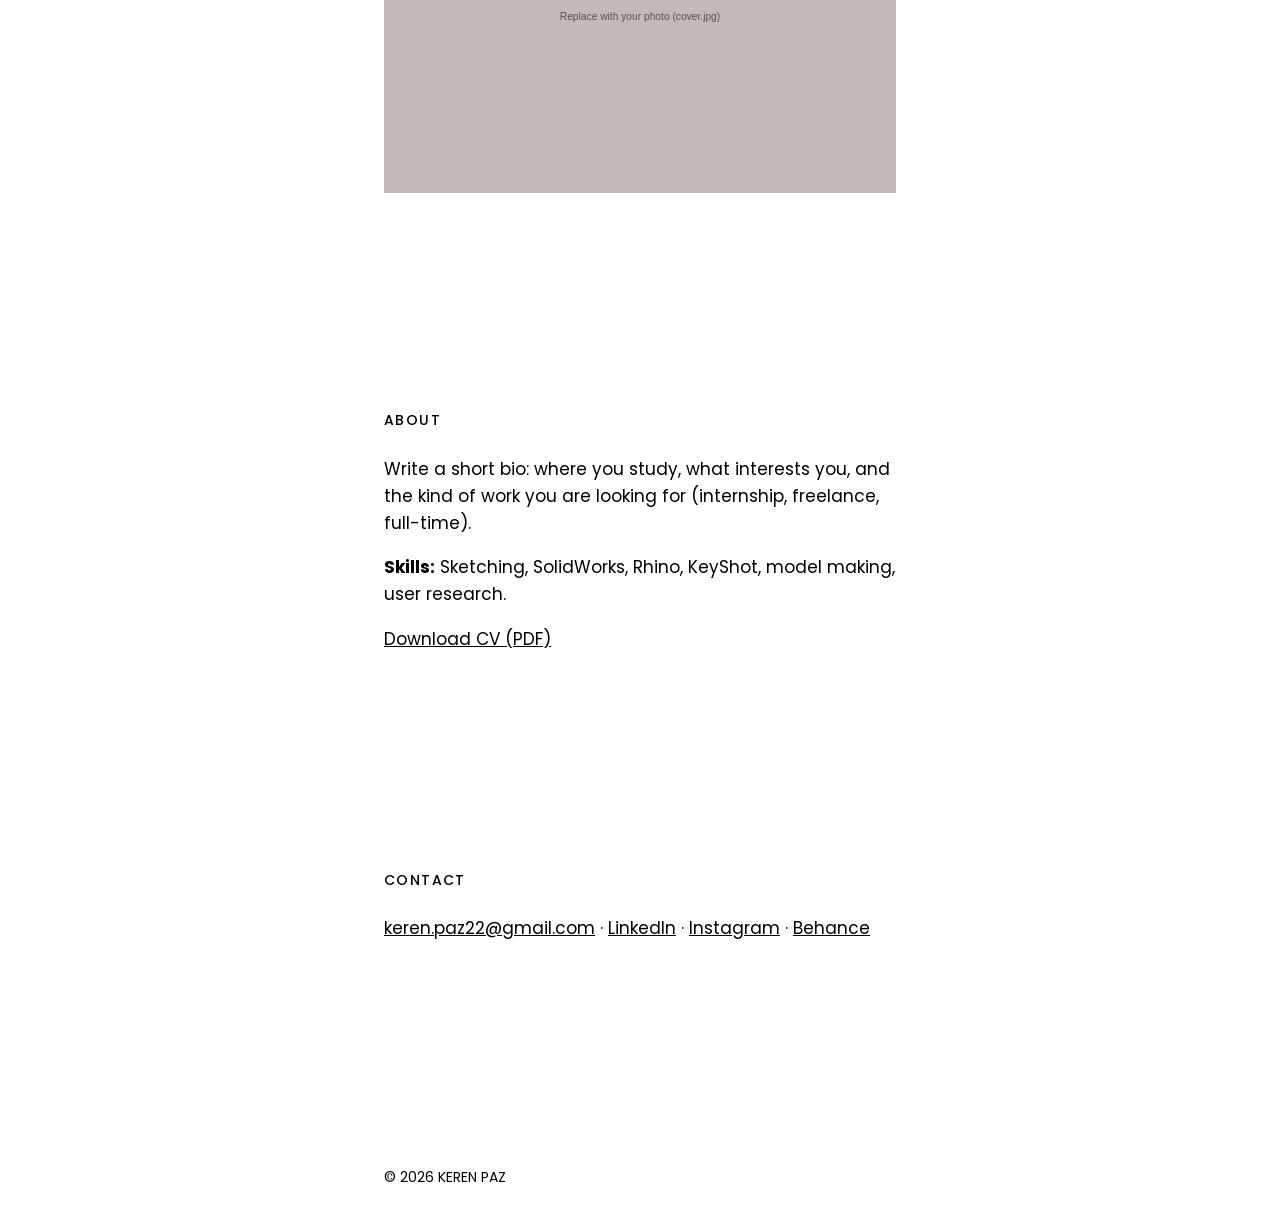
==== commit 5e5f04bb: "Update index.html" ====
--- a/index.html
+++ b/index.html
@@ -42,7 +42,7 @@
     <section id="contact" class="contact">
       <h2 class="section-title">Contact</h2>
       <p>
-        <a href="mailto:you@example.com">keren.paz22@gmail.com</a> ·
+        <a href="mailto:keren.paz22@gmail.com">keren.paz22@gmail.com</a> ·
         <a href="https://www.linkedin.com/">LinkedIn</a> ·
         <a href="https://www.instagram.com/">Instagram</a> ·
         <a href="https://www.behance.net/">Behance</a>
--- a/css/style.css
+++ b/css/style.css
@@ -41,7 +41,7 @@
   padding-bottom: 24px;
   max-width: none;
   padding-left: 40px;
-  padding-right: 40x;
+  padding-right: 40px;
 }
 .logo { font-size: 80px; font-weight: 300; text-decoration: none; letter-spacing: 0.3em; pointer-events: none; }
 #work { margin-top: 100vh; margin-top: 100svh; padding-top: 0; }
@@ -171,7 +171,7 @@
 /* ===== Split-name layout (home page) ===== */
 :root {
   --center-width: 40vw;   /* width of the middle column with the images */
-  --name-size: 5vw;       /* size of KEREN and PAZ */
+  --name-size: 4vw;       /* size of KEREN and PAZ */
   --side-gap: 40px;       /* space between the names and the screen edges */
 }
 
@@ -214,7 +214,7 @@
   flex-direction: column;
   width: auto;
   margin-left: 0;
-  gap: 80px;
+  gap: 60px;
 }
 .card { flex: none; }
 .card-image { height: auto; }
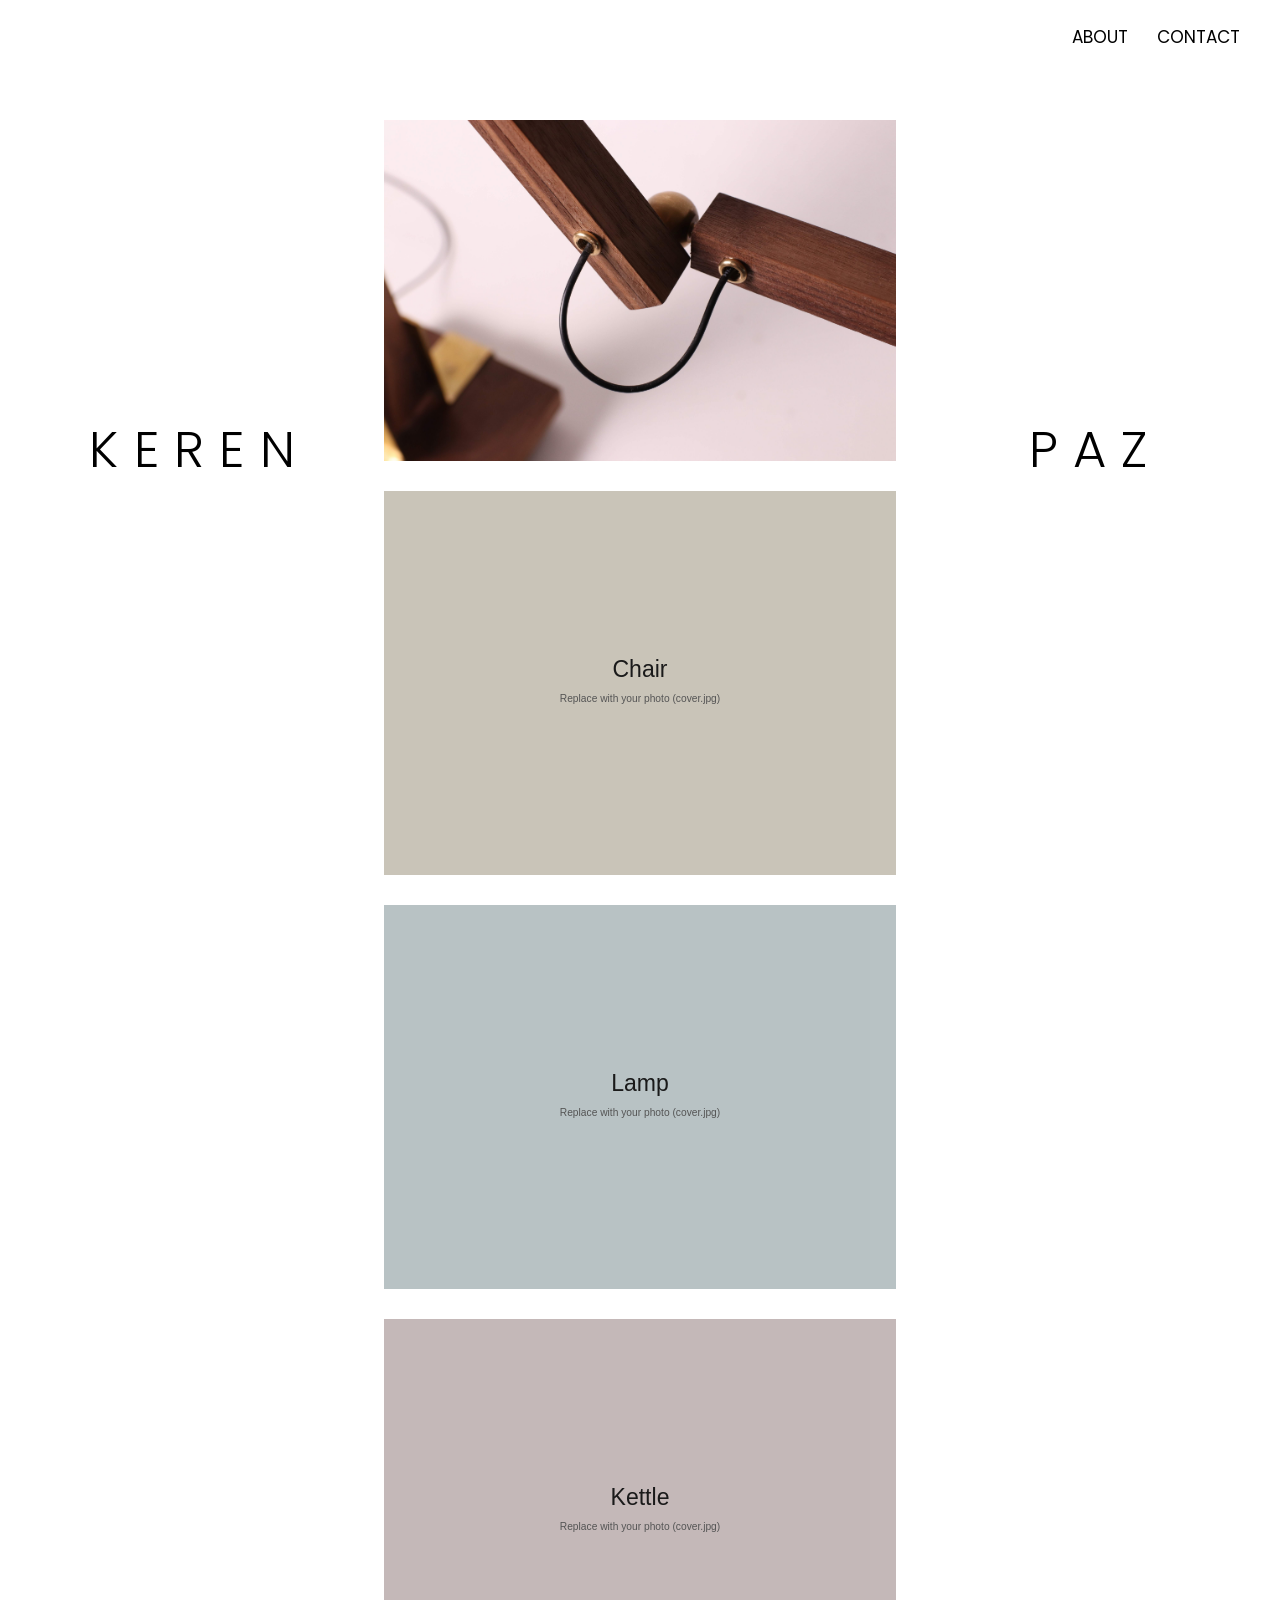
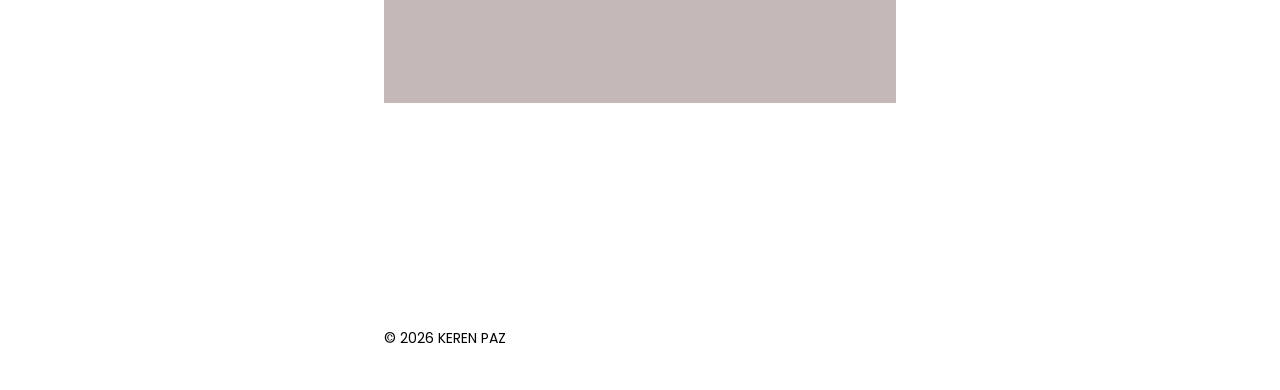
==== commit 177d5087: "Update index.html" ====
--- a/index.html
+++ b/index.html
@@ -11,10 +11,9 @@
 <body>
   <header class="site-header">
     <a class="logo" href="index.html">KEREN PAZ</a>
-    <nav>
-      <a href="index.html#work">WORK</a>
-      <a href="index.html#about">ABOUT</a>
-      <a href="index.html#contact">CONTACT</a>
+     <nav>
+      <a href="about.html">ABOUT</a>
+      <a href="contact.html">CONTACT</a>
     </nav>
   </header>
    
@@ -30,24 +29,6 @@
       <div class="grid" id="project-grid"></div>
     </section>
 
-    <section id="about" class="about">
-      <h2 class="section-title">About</h2>
-      <div class="about-body">
-        <p>Write a short bio: where you study, what interests you, and the kind of work you are looking for (internship, freelance, full-time).</p>
-        <p><strong>Skills:</strong> Sketching, SolidWorks, Rhino, KeyShot, model making, user research.</p>
-        <p><a href="cv.pdf">Download CV (PDF)</a></p>
-      </div>
-    </section>
-
-    <section id="contact" class="contact">
-      <h2 class="section-title">Contact</h2>
-      <p>
-        <a href="mailto:keren.paz22@gmail.com">keren.paz22@gmail.com</a> ·
-        <a href="https://www.linkedin.com/">LinkedIn</a> ·
-        <a href="https://www.instagram.com/">Instagram</a> ·
-        <a href="https://www.behance.net/">Behance</a>
-      </p>
-    </section>
   </main>
 
   <footer class="site-footer">© <span id="year"></span> KEREN PAZ</footer>
--- a/css/style.css
+++ b/css/style.css
@@ -187,8 +187,8 @@
   pointer-events: none;
   z-index: 5;
 }
-.split-left { left: var(--side-gap); }
-.split-right { right: var(--side-gap); margin-right: -0.3em; }
+.split-left  { left:  calc((100% - var(--center-width)) / 4); transform: translate(-50%, -50%); padding-left: 0.3em; }
+.split-right { right: calc((100% - var(--center-width)) / 4); transform: translate(50%, -50%);  padding-left: 0.3em; }
 
 /* Menu stays in the top-right corner */
 body:has(#work) .site-header {
@@ -214,7 +214,7 @@
   flex-direction: column;
   width: auto;
   margin-left: 0;
-  gap: 60px;
+  gap: 30px;
 }
 .card { flex: none; }
 .card-image { height: auto; }
@@ -225,9 +225,17 @@
 @media (max-width: 700px) {
   .split-names { display: flex; justify-content: center; gap: 0.3em; padding: 24px 16px 0; }
   .split-name { position: static; transform: none; font-size: 36px; }
-  .split-right { margin-right: 0; }
+  .split-left, .split-right { padding-left: 0; }
   body:has(#work) .site-header { position: static; pointer-events: auto; padding-right: 16px; }
   body:has(#work) main,
   body:has(#work) .site-footer { max-width: none; padding-left: 16px; padding-right: 16px; }
   #work { padding-top: 40px; }
 }
+
+/* ===== Project page: smaller photos ===== */
+.project-cover { max-width: 800px; margin: 0 auto; }
+.gallery { display: block; columns: 2; column-gap: 24px; }
+.gallery figure { break-inside: avoid; margin-bottom: 24px; }
+@media (max-width: 700px) {
+  .gallery { columns: 1; }
+}
